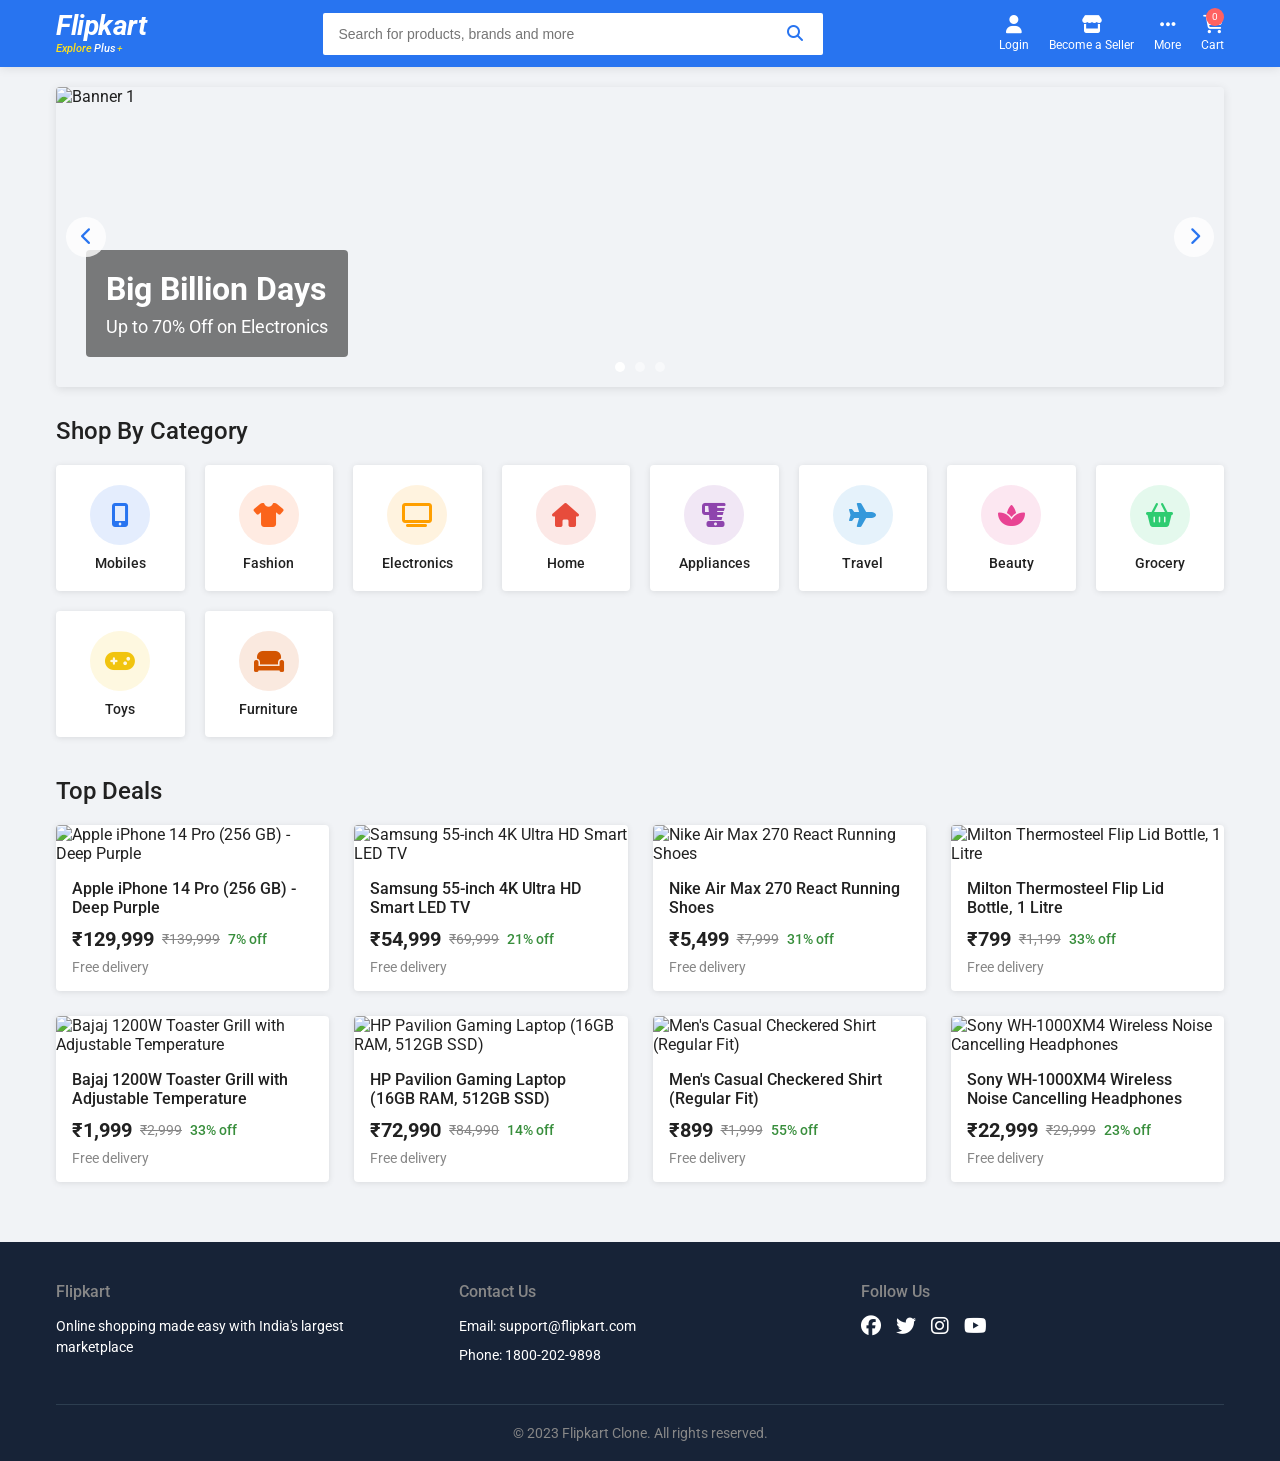
==== index.html @ 76b5c8e7 "Added homepage UI product listing" ====
<!DOCTYPE html>
<html lang="en">
<head>
    <meta charset="UTF-8">
    <meta name="viewport" content="width=device-width, initial-scale=1.0">
    <title>Flipkart - Online Shopping Site</title>
    <link rel="stylesheet" href="style.css">
    <link rel="stylesheet" href="https://cdnjs.cloudflare.com/ajax/libs/font-awesome/6.4.0/css/all.min.css">
    <link rel="stylesheet" href="https://fonts.googleapis.com/css2?family=Roboto:wght@300;400;500;700&display=swap">
    <link rel="icon" type="image/x-icon" href="https://static-assets-web.flixcart.com/fk-p-linchpin-web/fk-cp-zion/img/favicon.ico">
</head>
<body>
    <!-- Navigation Bar -->
    <header class="header">
        <div class="container">
            <div class="navbar">
                <!-- Logo -->
                <div class="logo">
                    <div class="logo-container">
                        <span class="logo-text">Flipkart</span>
                        <div class="logo-subtext">
                            <span class="explore">Explore</span>
                            <span class="plus">Plus</span>
                            <span class="plus-icon">+</span>
                        </div>
                    </div>
                </div>

                <!-- Search Bar -->
                <div class="search-bar">
                    <input type="text" placeholder="Search for products, brands and more" class="search-input">
                    <button class="search-btn">
                        <i class="fas fa-search"></i>
                    </button>
                </div>

                <!-- Right side buttons -->
                <div class="nav-buttons">
                    <div class="nav-btn">
                        <i class="fas fa-user"></i>
                        <span>Login</span>
                    </div>
                    <div class="nav-btn">
                        <i class="fas fa-store"></i>
                        <span>Become a Seller</span>
                    </div>
                    <div class="nav-btn">
                        <i class="fas fa-ellipsis-h"></i>
                        <span>More</span>
                    </div>
                    <div class="nav-btn cart-btn">
                        <i class="fas fa-shopping-cart"></i>
                        <span>Cart</span>
                        <span class="cart-count">0</span>
                    </div>
                </div>
            </div>
        </div>
    </header>

    <!-- Main Content -->
    <main class="main">
        <!-- Banner Slider -->
        <section class="banner-section">
            <div class="container">
                <div class="banner-slider">
                    <div class="slides-container">
                        <div class="slide active">
                            <img src="https://images.unsplash.com/photo-1607082348824-0a96f2a4b9da?ixlib=rb-4.0.3&auto=format&fit=crop&w=1200&q=80" alt="Banner 1">
                            <div class="slide-content">
                                <h2>Big Billion Days</h2>
                                <p>Up to 70% Off on Electronics</p>
                            </div>
                        </div>
                        <div class="slide">
                            <img src="https://images.unsplash.com/photo-1556909114-f6e7ad7d3136?ixlib=rb-4.0.3&auto=format&fit=crop&w=1200&q=80" alt="Banner 2">
                            <div class="slide-content">
                                <h2>Fashion Sale</h2>
                                <p>Min 50% Off on Clothing</p>
                            </div>
                        </div>
                        <div class="slide">
                            <img src="https://images.unsplash.com/photo-1581094794329-c8112a89af12?ixlib=rb-4.0.3&auto=format&fit=crop&w=1200&q=80" alt="Banner 3">
                            <div class="slide-content">
                                <h2>Home & Kitchen</h2>
                                <p>Flat 40% Off</p>
                            </div>
                        </div>
                    </div>
                    <div class="slider-controls">
                        <button class="slider-btn prev-btn">
                            <i class="fas fa-chevron-left"></i>
                        </button>
                        <button class="slider-btn next-btn">
                            <i class="fas fa-chevron-right"></i>
                        </button>
                    </div>
                    <div class="slider-dots">
                        <span class="dot active" data-slide="0"></span>
                        <span class="dot" data-slide="1"></span>
                        <span class="dot" data-slide="2"></span>
                    </div>
                </div>
            </div>
        </section>

        <!-- Category Section -->
        <section class="category-section">
            <div class="container">
                <h2 class="section-title">Shop By Category</h2>
                <div class="categories-grid" id="categories-grid">
                    <!-- Categories will be populated by JavaScript -->
                </div>
            </div>
        </section>

        <!-- Products Section -->
        <section class="products-section">
            <div class="container">
                <h2 class="section-title">Top Deals</h2>
                <div class="products-grid" id="products-grid">
                    <!-- Products will be populated by JavaScript -->
                </div>
            </div>
        </section>
    </main>

    <!-- Footer -->
    <footer class="footer">
        <div class="container">
            <div class="footer-content">
                <div class="footer-section">
                    <h3>Flipkart</h3>
                    <p>Online shopping made easy with India's largest marketplace</p>
                </div>
                <div class="footer-section">
                    <h3>Contact Us</h3>
                    <p>Email: support@flipkart.com</p>
                    <p>Phone: 1800-202-9898</p>
                </div>
                <div class="footer-section">
                    <h3>Follow Us</h3>
                    <div class="social-icons">
                        <i class="fab fa-facebook"></i>
                        <i class="fab fa-twitter"></i>
                        <i class="fab fa-instagram"></i>
                        <i class="fab fa-youtube"></i>
                    </div>
                </div>
            </div>
            <div class="footer-bottom">
                <p>&copy; 2023 Flipkart Clone. All rights reserved.</p>
            </div>
        </div>
    </footer>

    <script src="script.js"></script>
</body>
</html>
---- style.css ----
/* Reset and base styles */
* {
    margin: 0;
    padding: 0;
    box-sizing: border-box;
}

body {
    font-family: 'Roboto', sans-serif;
    background-color: #f1f3f6;
    color: #212121;
}

.container {
    max-width: 1200px;
    margin: 0 auto;
    padding: 0 16px;
}

/* Header styles */
.header {
    background-color: #2874f0;
    color: white;
    box-shadow: 0 1px 10px rgba(0, 0, 0, 0.1);
    position: sticky;
    top: 0;
    z-index: 100;
}

.navbar {
    display: flex;
    align-items: center;
    justify-content: space-between;
    padding: 12px 0;
}

.logo {
    display: flex;
    align-items: center;
}

.logo-container {
    display: flex;
    flex-direction: column;
    align-items: flex-start;
}

.logo-text {
    font-size: 28px;
    font-weight: bold;
    font-style: italic;
    color: white;
    letter-spacing: -0.5px;
    line-height: 1;
}

.logo-subtext {
    display: flex;
    align-items: center;
    font-size: 11px;
    font-style: italic;
    margin-top: 2px;
}

.logo-subtext .explore {
    color: #ffe11b;
    font-weight: 500;
    margin-right: 2px;
}

.logo-subtext .plus {
    color: white;
    font-weight: 500;
}

.logo-subtext .plus-icon {
    color: #ffe11b;
    font-size: 10px;
    margin-left: 1px;
}

/* Search Bar */
.search-bar {
    display: flex;
    flex: 0 1 500px;
    margin: 0 20px;
}

.search-input {
    width: 100%;
    padding: 12px 16px;
    border: none;
    border-radius: 2px 0 0 2px;
    font-size: 14px;
    outline: none;
}

.search-btn {
    background-color: white;
    border: none;
    padding: 12px 20px;
    border-radius: 0 2px 2px 0;
    cursor: pointer;
    color: #2874f0;
    font-size: 16px;
}

/* Navigation Buttons */
.nav-buttons {
    display: flex;
    align-items: center;
    gap: 20px;
}

.nav-btn {
    display: flex;
    flex-direction: column;
    align-items: center;
    cursor: pointer;
    font-size: 12px;
    transition: all 0.2s;
}

.nav-btn:hover {
    color: #ffe11b;
}

.nav-btn i {
    font-size: 18px;
    margin-bottom: 4px;
}

.cart-btn {
    position: relative;
}

.cart-count {
    position: absolute;
    top: -8px;
    right: 0;
    background-color: #ff6161;
    color: white;
    border-radius: 50%;
    width: 18px;
    height: 18px;
    font-size: 10px;
    display: flex;
    align-items: center;
    justify-content: center;
}

/* Main content */
.main {
    padding: 20px 0;
}

/* Banner Slider */
.banner-section {
    margin-bottom: 30px;
}

.banner-slider {
    position: relative;
    overflow: hidden;
    border-radius: 4px;
    box-shadow: 0 2px 10px rgba(0, 0, 0, 0.1);
    height: 300px;
}

.slides-container {
    display: flex;
    height: 100%;
    transition: transform 0.5s ease;
}

.slide {
    min-width: 100%;
    position: relative;
    height: 100%;
}

.slide img {
    width: 100%;
    height: 100%;
    object-fit: cover;
}

.slide-content {
    position: absolute;
    bottom: 30px;
    left: 30px;
    color: white;
    background-color: rgba(0, 0, 0, 0.5);
    padding: 20px;
    border-radius: 4px;
}

.slide-content h2 {
    font-size: 32px;
    margin-bottom: 8px;
}

.slide-content p {
    font-size: 18px;
}

.slider-controls {
    position: absolute;
    top: 50%;
    width: 100%;
    display: flex;
    justify-content: space-between;
    transform: translateY(-50%);
    padding: 0 10px;
}

.slider-btn {
    background-color: rgba(255, 255, 255, 0.8);
    border: none;
    width: 40px;
    height: 40px;
    border-radius: 50%;
    display: flex;
    align-items: center;
    justify-content: center;
    cursor: pointer;
    font-size: 18px;
    color: #2874f0;
    transition: all 0.3s;
}

.slider-btn:hover {
    background-color: white;
}

.slider-dots {
    position: absolute;
    bottom: 15px;
    left: 50%;
    transform: translateX(-50%);
    display: flex;
    gap: 10px;
}

.dot {
    width: 10px;
    height: 10px;
    border-radius: 50%;
    background-color: rgba(255, 255, 255, 0.5);
    cursor: pointer;
}

.dot.active {
    background-color: white;
}

/* Section title */
.section-title {
    font-size: 24px;
    margin-bottom: 20px;
    color: #212121;
    font-weight: 500;
}

/* Category Section */
.category-section {
    margin-bottom: 40px;
}

.categories-grid {
    display: grid;
    grid-template-columns: repeat(auto-fill, minmax(120px, 1fr));
    gap: 20px;
}

.category-card {
    background-color: white;
    border-radius: 4px;
    padding: 20px 10px;
    display: flex;
    flex-direction: column;
    align-items: center;
    text-align: center;
    box-shadow: 0 1px 6px rgba(0, 0, 0, 0.1);
    transition: all 0.3s;
    cursor: pointer;
}

.category-card:hover {
    transform: translateY(-5px);
    box-shadow: 0 4px 12px rgba(0, 0, 0, 0.15);
}

.category-icon {
    width: 60px;
    height: 60px;
    border-radius: 50%;
    background-color: #f5f5f5;
    display: flex;
    align-items: center;
    justify-content: center;
    margin-bottom: 10px;
    color: #2874f0;
    font-size: 24px;
}

.category-name {
    font-size: 14px;
    font-weight: 500;
    color: #212121;
}

/* Products Section */
.products-section {
    margin-bottom: 40px;
}

.products-grid {
    display: grid;
    grid-template-columns: repeat(auto-fill, minmax(250px, 1fr));
    gap: 25px;
}

.product-card {
    background-color: white;
    border-radius: 4px;
    overflow: hidden;
    box-shadow: 0 1px 6px rgba(0, 0, 0, 0.1);
    transition: all 0.3s;
    cursor: pointer;
}

.product-card:hover {
    transform: translateY(-5px);
    box-shadow: 0 4px 12px rgba(0, 0, 0, 0.15);
}

.product-image {
    height: 200px;
    width: 100%;
    object-fit: cover;
}

.product-info {
    padding: 16px;
}

.product-name {
    font-size: 16px;
    font-weight: 500;
    margin-bottom: 8px;
    color: #212121;
    height: 40px;
    overflow: hidden;
    display: -webkit-box;
    -webkit-line-clamp: 2;
    -webkit-box-orient: vertical;
}

.product-price {
    display: flex;
    align-items: center;
    margin-bottom: 8px;
}

.current-price {
    font-size: 20px;
    font-weight: 700;
    color: #212121;
}

.original-price {
    font-size: 14px;
    color: #878787;
    text-decoration: line-through;
    margin-left: 8px;
}

.discount {
    font-size: 14px;
    color: #388e3c;
    font-weight: 500;
    margin-left: 8px;
}

.discount-text {
    font-size: 14px;
    color: #878787;
}

/* Footer */
.footer {
    background-color: #172337;
    color: white;
    padding: 40px 0 20px;
}

.footer-content {
    display: grid;
    grid-template-columns: repeat(auto-fit, minmax(250px, 1fr));
    gap: 40px;
    margin-bottom: 30px;
}

.footer-section h3 {
    font-size: 16px;
    margin-bottom: 15px;
    color: #878787;
    font-weight: 500;
}

.footer-section p {
    font-size: 14px;
    margin-bottom: 8px;
    line-height: 1.5;
}

.social-icons {
    display: flex;
    gap: 15px;
    font-size: 20px;
    margin-top: 10px;
}

.social-icons i {
    cursor: pointer;
    transition: color 0.3s;
}

.social-icons i:hover {
    color: #2874f0;
}

.footer-bottom {
    text-align: center;
    padding-top: 20px;
    border-top: 1px solid #2d3e50;
    font-size: 14px;
    color: #878787;
}

/* Responsive Design */
@media (max-width: 992px) {
    .navbar {
        flex-wrap: wrap;
    }
    
    .search-bar {
        order: 3;
        flex: 1 1 100%;
        margin: 15px 0 0;
    }
    
    .nav-buttons {
        gap: 15px;
    }
}

@media (max-width: 768px) {
    .banner-slider {
        height: 200px;
    }
    
    .slide-content h2 {
        font-size: 24px;
    }
    
    .slide-content p {
        font-size: 16px;
    }
    
    .categories-grid {
        grid-template-columns: repeat(auto-fill, minmax(100px, 1fr));
        gap: 15px;
    }
    
    .products-grid {
        grid-template-columns: repeat(auto-fill, minmax(200px, 1fr));
        gap: 20px;
    }
    
    .nav-btn span {
        font-size: 10px;
    }
}

@media (max-width: 576px) {
    .banner-slider {
        height: 150px;
    }
    
    .slide-content {
        bottom: 15px;
        left: 15px;
        padding: 10px;
    }
    
    .slide-content h2 {
        font-size: 18px;
    }
    
    .slide-content p {
        font-size: 14px;
    }
    
    .categories-grid {
        grid-template-columns: repeat(3, 1fr);
    }
    
    .products-grid {
        grid-template-columns: repeat(2, 1fr);
    }
    
    .footer-content {
        grid-template-columns: 1fr;
        gap: 30px;
    }
}
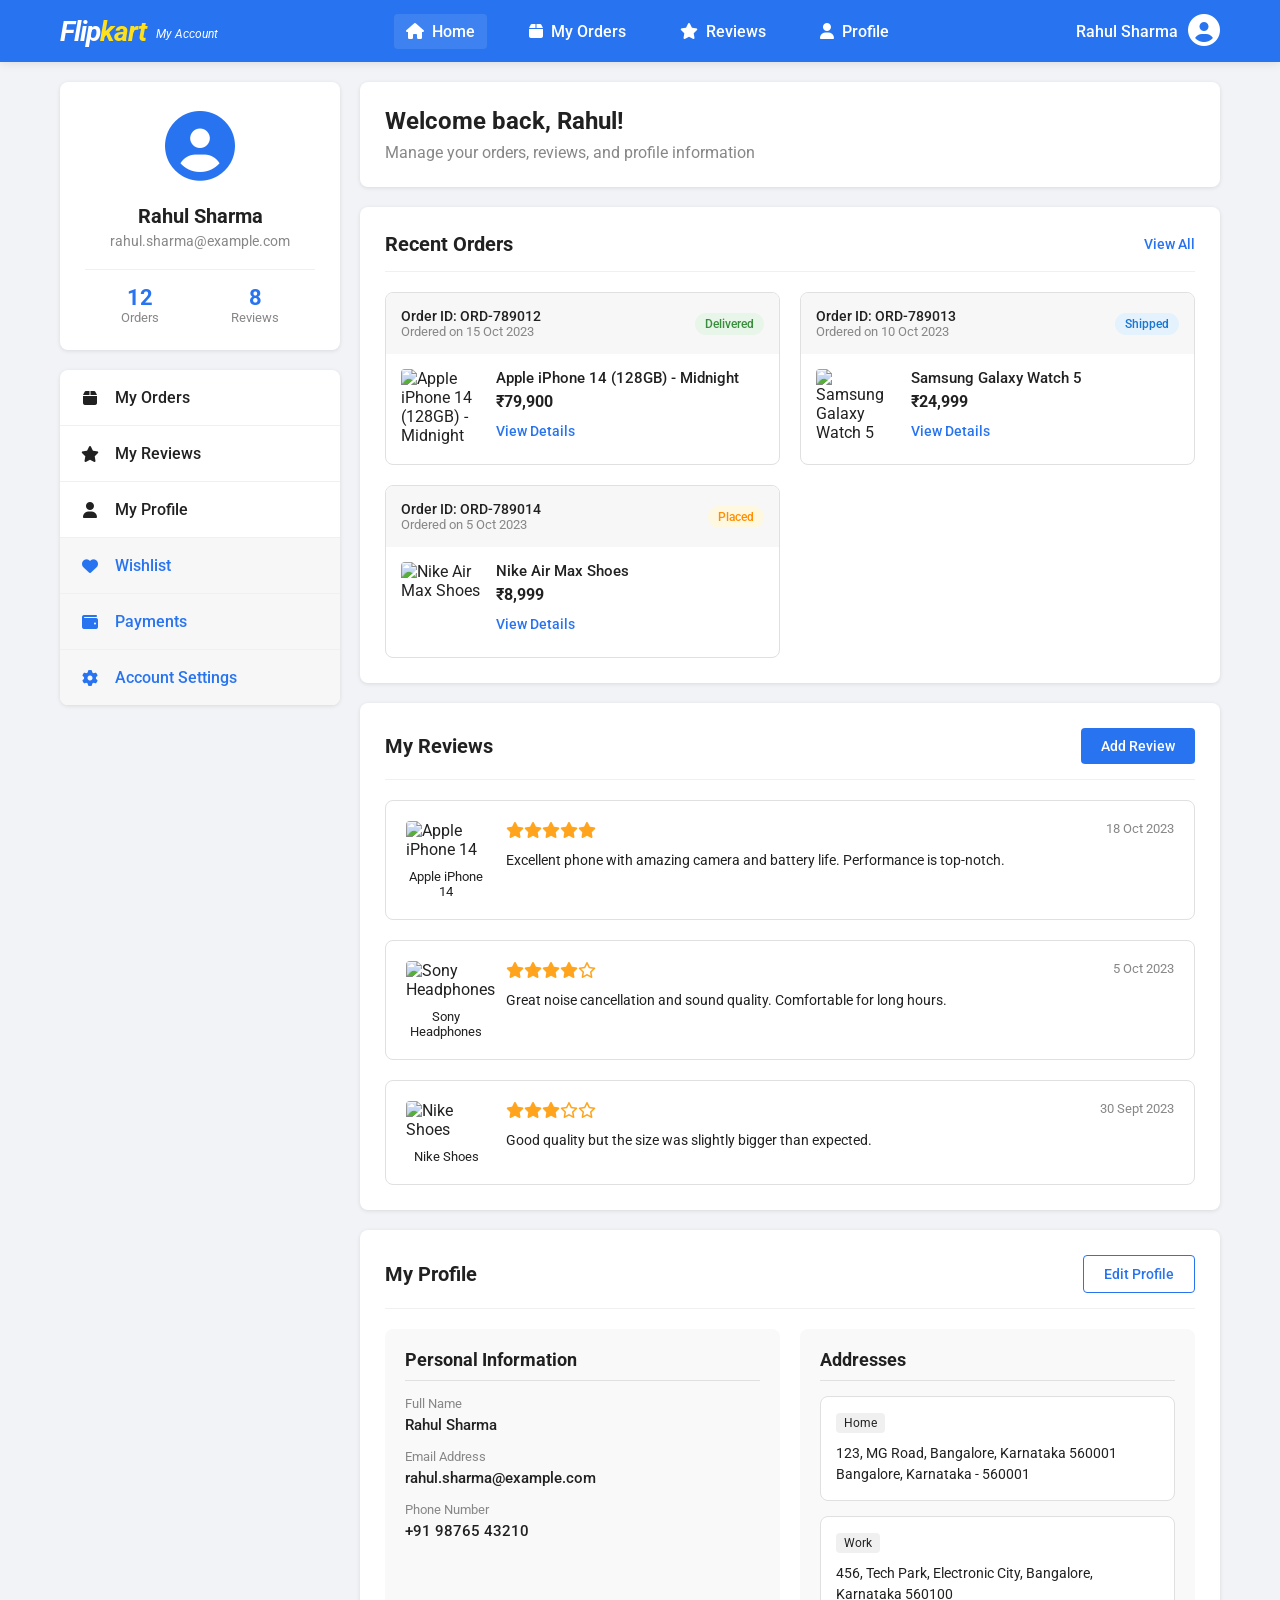
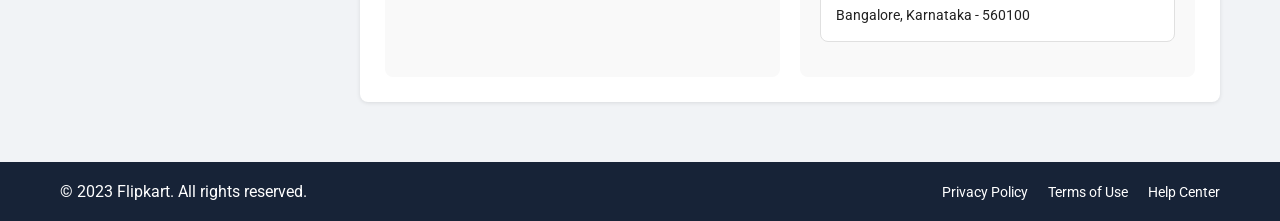
==== commit 51a4e91f: "Added Review and order page" ====
--- a/index.html
+++ b/index.html
@@ -3,156 +3,209 @@
 <head>
     <meta charset="UTF-8">
     <meta name="viewport" content="width=device-width, initial-scale=1.0">
-    <title>Flipkart - Online Shopping Site</title>
-    <link rel="stylesheet" href="style.css">
+    <title>Flipkart - My Account</title>
+    <link rel="stylesheet" href="styles.css">
     <link rel="stylesheet" href="https://cdnjs.cloudflare.com/ajax/libs/font-awesome/6.4.0/css/all.min.css">
-    <link rel="stylesheet" href="https://fonts.googleapis.com/css2?family=Roboto:wght@300;400;500;700&display=swap">
-    <link rel="icon" type="image/x-icon" href="https://static-assets-web.flixcart.com/fk-p-linchpin-web/fk-cp-zion/img/favicon.ico">
+    <link href="https://fonts.googleapis.com/css2?family=Roboto:wght@300;400;500;700&display=swap" rel="stylesheet">
 </head>
 <body>
-    <!-- Navigation Bar -->
+    <!-- Header -->
     <header class="header">
-        <div class="container">
-            <div class="navbar">
-                <!-- Logo -->
-                <div class="logo">
-                    <div class="logo-container">
-                        <span class="logo-text">Flipkart</span>
-                        <div class="logo-subtext">
-                            <span class="explore">Explore</span>
-                            <span class="plus">Plus</span>
-                            <span class="plus-icon">+</span>
-                        </div>
-                    </div>
-                </div>
-
-                <!-- Search Bar -->
-                <div class="search-bar">
-                    <input type="text" placeholder="Search for products, brands and more" class="search-input">
-                    <button class="search-btn">
-                        <i class="fas fa-search"></i>
-                    </button>
-                </div>
-
-                <!-- Right side buttons -->
-                <div class="nav-buttons">
-                    <div class="nav-btn">
-                        <i class="fas fa-user"></i>
-                        <span>Login</span>
-                    </div>
-                    <div class="nav-btn">
-                        <i class="fas fa-store"></i>
-                        <span>Become a Seller</span>
-                    </div>
-                    <div class="nav-btn">
-                        <i class="fas fa-ellipsis-h"></i>
-                        <span>More</span>
-                    </div>
-                    <div class="nav-btn cart-btn">
-                        <i class="fas fa-shopping-cart"></i>
-                        <span>Cart</span>
-                        <span class="cart-count">0</span>
-                    </div>
+        <div class="header-container">
+            <div class="logo">
+                <h1><span class="flip">Flip</span><span class="kart">kart</span></h1>
+                <p class="tagline">My Account</p>
+            </div>
+            <nav class="nav">
+                <ul>
+                    <li><a href="index.html" class="active"><i class="fas fa-home"></i> Home</a></li>
+                    <li><a href="#orders"><i class="fas fa-box"></i> My Orders</a></li>
+                    <li><a href="#reviews"><i class="fas fa-star"></i> Reviews</a></li>
+                    <li><a href="#profile"><i class="fas fa-user"></i> Profile</a></li>
+                </ul>
+            </nav>
+            <div class="user-menu">
+                <span class="user-name">Rahul Sharma</span>
+                <div class="user-avatar">
+                    <i class="fas fa-user-circle"></i>
                 </div>
             </div>
         </div>
     </header>
 
-    <!-- Main Content -->
-    <main class="main">
-        <!-- Banner Slider -->
-        <section class="banner-section">
-            <div class="container">
-                <div class="banner-slider">
-                    <div class="slides-container">
-                        <div class="slide active">
-                            <img src="https://images.unsplash.com/photo-1607082348824-0a96f2a4b9da?ixlib=rb-4.0.3&auto=format&fit=crop&w=1200&q=80" alt="Banner 1">
-                            <div class="slide-content">
-                                <h2>Big Billion Days</h2>
-                                <p>Up to 70% Off on Electronics</p>
-                            </div>
-                        </div>
-                        <div class="slide">
-                            <img src="https://images.unsplash.com/photo-1556909114-f6e7ad7d3136?ixlib=rb-4.0.3&auto=format&fit=crop&w=1200&q=80" alt="Banner 2">
-                            <div class="slide-content">
-                                <h2>Fashion Sale</h2>
-                                <p>Min 50% Off on Clothing</p>
-                            </div>
-                        </div>
-                        <div class="slide">
-                            <img src="https://images.unsplash.com/photo-1581094794329-c8112a89af12?ixlib=rb-4.0.3&auto=format&fit=crop&w=1200&q=80" alt="Banner 3">
-                            <div class="slide-content">
-                                <h2>Home & Kitchen</h2>
-                                <p>Flat 40% Off</p>
-                            </div>
-                        </div>
-                    </div>
-                    <div class="slider-controls">
-                        <button class="slider-btn prev-btn">
-                            <i class="fas fa-chevron-left"></i>
-                        </button>
-                        <button class="slider-btn next-btn">
-                            <i class="fas fa-chevron-right"></i>
-                        </button>
-                    </div>
-                    <div class="slider-dots">
-                        <span class="dot active" data-slide="0"></span>
-                        <span class="dot" data-slide="1"></span>
-                        <span class="dot" data-slide="2"></span>
-                    </div>
-                </div>
-            </div>
-        </section>
-
-        <!-- Category Section -->
-        <section class="category-section">
-            <div class="container">
-                <h2 class="section-title">Shop By Category</h2>
-                <div class="categories-grid" id="categories-grid">
-                    <!-- Categories will be populated by JavaScript -->
-                </div>
-            </div>
-        </section>
-
-        <!-- Products Section -->
-        <section class="products-section">
-            <div class="container">
-                <h2 class="section-title">Top Deals</h2>
-                <div class="products-grid" id="products-grid">
-                    <!-- Products will be populated by JavaScript -->
-                </div>
-            </div>
-        </section>
-    </main>
+    <!-- Main Container -->
+    <div class="container">
+        <!-- Sidebar -->
+        <aside class="sidebar">
+            <div class="user-info">
+                <div class="avatar-large">
+                    <i class="fas fa-user-circle"></i>
+                </div>
+                <h3>Rahul Sharma</h3>
+                <p class="user-email">rahul.sharma@example.com</p>
+                <div class="user-stats">
+                    <div class="stat">
+                        <span class="stat-number">12</span>
+                        <span class="stat-label">Orders</span>
+                    </div>
+                    <div class="stat">
+                        <span class="stat-number">8</span>
+                        <span class="stat-label">Reviews</span>
+                    </div>
+                </div>
+            </div>
+            
+            <nav class="sidebar-nav">
+                <ul>
+                    <li><a href="#orders" class="active"><i class="fas fa-box"></i> My Orders</a></li>
+                    <li><a href="#reviews"><i class="fas fa-star"></i> My Reviews</a></li>
+                    <li><a href="#profile"><i class="fas fa-user"></i> My Profile</a></li>
+                    <li><a href="#"><i class="fas fa-heart"></i> Wishlist</a></li>
+                    <li><a href="#"><i class="fas fa-wallet"></i> Payments</a></li>
+                    <li><a href="#"><i class="fas fa-cog"></i> Account Settings</a></li>
+                </ul>
+            </nav>
+        </aside>
+
+        <!-- Main Content -->
+        <main class="main-content">
+            <!-- Welcome Section -->
+            <section class="welcome-section">
+                <h2>Welcome back, Rahul!</h2>
+                <p>Manage your orders, reviews, and profile information</p>
+            </section>
+
+            <!-- Orders Preview Section -->
+            <section class="section" id="orders">
+                <div class="section-header">
+                    <h3>Recent Orders</h3>
+                    <a href="orders.html" class="view-all">View All</a>
+                </div>
+                <div class="orders-preview" id="ordersPreview">
+                    <!-- Orders will be loaded by JavaScript -->
+                </div>
+            </section>
+
+            <!-- Reviews Section -->
+            <section class="section" id="reviews">
+                <div class="section-header">
+                    <h3>My Reviews</h3>
+                    <button class="btn-primary" id="addReviewBtn">Add Review</button>
+                </div>
+                <div class="reviews-container" id="reviewsContainer">
+                    <!-- Reviews will be loaded by JavaScript -->
+                </div>
+            </section>
+
+            <!-- Profile Section -->
+            <section class="section" id="profile">
+                <div class="section-header">
+                    <h3>My Profile</h3>
+                    <button class="btn-secondary" id="editProfileBtn">Edit Profile</button>
+                </div>
+                <div class="profile-container" id="profileContainer">
+                    <!-- Profile will be loaded by JavaScript -->
+                </div>
+            </section>
+        </main>
+    </div>
 
     <!-- Footer -->
     <footer class="footer">
-        <div class="container">
-            <div class="footer-content">
-                <div class="footer-section">
-                    <h3>Flipkart</h3>
-                    <p>Online shopping made easy with India's largest marketplace</p>
-                </div>
-                <div class="footer-section">
-                    <h3>Contact Us</h3>
-                    <p>Email: support@flipkart.com</p>
-                    <p>Phone: 1800-202-9898</p>
-                </div>
-                <div class="footer-section">
-                    <h3>Follow Us</h3>
-                    <div class="social-icons">
-                        <i class="fab fa-facebook"></i>
-                        <i class="fab fa-twitter"></i>
-                        <i class="fab fa-instagram"></i>
-                        <i class="fab fa-youtube"></i>
-                    </div>
-                </div>
-            </div>
-            <div class="footer-bottom">
-                <p>&copy; 2023 Flipkart Clone. All rights reserved.</p>
+        <div class="footer-container">
+            <p>&copy; 2023 Flipkart. All rights reserved.</p>
+            <div class="footer-links">
+                <a href="#">Privacy Policy</a>
+                <a href="#">Terms of Use</a>
+                <a href="#">Help Center</a>
             </div>
         </div>
     </footer>
+
+    <!-- Add Review Modal -->
+    <div class="modal" id="reviewModal">
+        <div class="modal-content">
+            <div class="modal-header">
+                <h3>Add a Review</h3>
+                <button class="close-modal">&times;</button>
+            </div>
+            <div class="modal-body">
+                <form id="reviewForm">
+                    <div class="form-group">
+                        <label for="productSelect">Select Product</label>
+                        <select id="productSelect" required>
+                            <option value="">Select a product</option>
+                        </select>
+                    </div>
+                    <div class="form-group">
+                        <label>Rating</label>
+                        <div class="star-rating">
+                            <i class="far fa-star" data-rating="1"></i>
+                            <i class="far fa-star" data-rating="2"></i>
+                            <i class="far fa-star" data-rating="3"></i>
+                            <i class="far fa-star" data-rating="4"></i>
+                            <i class="far fa-star" data-rating="5"></i>
+                        </div>
+                        <input type="hidden" id="ratingValue" value="0">
+                    </div>
+                    <div class="form-group">
+                        <label for="reviewText">Your Review</label>
+                        <textarea id="reviewText" rows="4" placeholder="Share your experience with this product..." required></textarea>
+                    </div>
+                    <div class="form-actions">
+                        <button type="button" class="btn-secondary close-modal">Cancel</button>
+                        <button type="submit" class="btn-primary">Submit Review</button>
+                    </div>
+                </form>
+            </div>
+        </div>
+    </div>
+
+    <!-- Edit Profile Modal -->
+    <div class="modal" id="profileModal">
+        <div class="modal-content">
+            <div class="modal-header">
+                <h3>Edit Profile</h3>
+                <button class="close-modal">&times;</button>
+            </div>
+            <div class="modal-body">
+                <form id="profileForm">
+                    <div class="form-group">
+                        <label for="editName">Full Name</label>
+                        <input type="text" id="editName" required>
+                    </div>
+                    <div class="form-group">
+                        <label for="editEmail">Email</label>
+                        <input type="email" id="editEmail" required>
+                    </div>
+                    <div class="form-group">
+                        <label for="editPhone">Phone Number</label>
+                        <input type="tel" id="editPhone" required>
+                    </div>
+                    <div class="form-group">
+                        <label for="editAddress">Address</label>
+                        <textarea id="editAddress" rows="3" required></textarea>
+                    </div>
+                    <div class="form-group">
+                        <label for="editCity">City</label>
+                        <input type="text" id="editCity" required>
+                    </div>
+                    <div class="form-group">
+                        <label for="editState">State</label>
+                        <input type="text" id="editState" required>
+                    </div>
+                    <div class="form-group">
+                        <label for="editPincode">Pincode</label>
+                        <input type="text" id="editPincode" required>
+                    </div>
+                    <div class="form-actions">
+                        <button type="button" class="btn-secondary close-modal">Cancel</button>
+                        <button type="submit" class="btn-primary">Save Changes</button>
+                    </div>
+                </form>
+            </div>
+        </div>
+    </div>
 
     <script src="script.js"></script>
 </body>
--- a/styles.css
+++ b/styles.css
@@ -0,0 +1,672 @@
+* {
+    margin: 0;
+    padding: 0;
+    box-sizing: border-box;
+    font-family: 'Roboto', sans-serif;
+}
+
+body {
+    background-color: #f1f3f6;
+    color: #212121;
+}
+
+/* Header Styles */
+.header {
+    background-color: #2874f0;
+    color: white;
+    padding: 12px 0;
+    box-shadow: 0 1px 10px rgba(0, 0, 0, 0.1);
+    position: sticky;
+    top: 0;
+    z-index: 100;
+}
+
+.header-container {
+    max-width: 1200px;
+    margin: 0 auto;
+    display: flex;
+    justify-content: space-between;
+    align-items: center;
+    padding: 0 20px;
+}
+
+.logo {
+    display: flex;
+    align-items: center;
+    gap: 10px;
+}
+
+.logo h1 {
+    font-size: 28px;
+    font-weight: 700;
+    letter-spacing: -1px;
+}
+
+.flip {
+    color: white;
+    font-style: italic;
+}
+
+.kart {
+    color: #ffe11b;
+    font-style: italic;
+}
+
+.tagline {
+    font-size: 12px;
+    font-style: italic;
+    margin-top: 5px;
+}
+
+.nav ul {
+    display: flex;
+    list-style: none;
+    gap: 30px;
+}
+
+.nav a {
+    color: white;
+    text-decoration: none;
+    font-weight: 500;
+    font-size: 16px;
+    display: flex;
+    align-items: center;
+    gap: 8px;
+    padding: 8px 12px;
+    border-radius: 4px;
+    transition: background-color 0.2s;
+}
+
+.nav a:hover, .nav a.active {
+    background-color: rgba(255, 255, 255, 0.1);
+}
+
+.user-menu {
+    display: flex;
+    align-items: center;
+    gap: 10px;
+    cursor: pointer;
+}
+
+.user-name {
+    font-weight: 500;
+}
+
+.user-avatar {
+    font-size: 32px;
+}
+
+/* Container Layout */
+.container {
+    max-width: 1200px;
+    margin: 20px auto;
+    display: flex;
+    gap: 20px;
+    padding: 0 20px;
+}
+
+/* Sidebar Styles */
+.sidebar {
+    width: 280px;
+    flex-shrink: 0;
+}
+
+.user-info {
+    background-color: white;
+    border-radius: 8px;
+    padding: 25px;
+    text-align: center;
+    box-shadow: 0 1px 4px rgba(0, 0, 0, 0.1);
+    margin-bottom: 20px;
+}
+
+.avatar-large {
+    font-size: 70px;
+    color: #2874f0;
+    margin-bottom: 15px;
+}
+
+.user-info h3 {
+    margin-bottom: 5px;
+    font-size: 20px;
+}
+
+.user-email {
+    color: #878787;
+    font-size: 14px;
+    margin-bottom: 20px;
+}
+
+.user-stats {
+    display: flex;
+    justify-content: space-around;
+    border-top: 1px solid #f0f0f0;
+    padding-top: 15px;
+}
+
+.stat {
+    display: flex;
+    flex-direction: column;
+}
+
+.stat-number {
+    font-size: 22px;
+    font-weight: 700;
+    color: #2874f0;
+}
+
+.stat-label {
+    font-size: 13px;
+    color: #878787;
+}
+
+.sidebar-nav ul {
+    list-style: none;
+    background-color: white;
+    border-radius: 8px;
+    overflow: hidden;
+    box-shadow: 0 1px 4px rgba(0, 0, 0, 0.1);
+}
+
+.sidebar-nav li {
+    border-bottom: 1px solid #f0f0f0;
+}
+
+.sidebar-nav li:last-child {
+    border-bottom: none;
+}
+
+.sidebar-nav a {
+    display: flex;
+    align-items: center;
+    gap: 15px;
+    padding: 18px 20px;
+    text-decoration: none;
+    color: #212121;
+    font-weight: 500;
+    transition: background-color 0.2s;
+}
+
+.sidebar-nav a:hover, .sidebar-nav a.active {
+    background-color: #f7f7f7;
+    color: #2874f0;
+}
+
+.sidebar-nav i {
+    width: 20px;
+    text-align: center;
+}
+
+/* Main Content Styles */
+.main-content {
+    flex: 1;
+}
+
+.welcome-section {
+    background-color: white;
+    border-radius: 8px;
+    padding: 25px;
+    margin-bottom: 20px;
+    box-shadow: 0 1px 4px rgba(0, 0, 0, 0.1);
+}
+
+.welcome-section h2 {
+    color: #212121;
+    margin-bottom: 8px;
+}
+
+.welcome-section p {
+    color: #878787;
+}
+
+.section {
+    background-color: white;
+    border-radius: 8px;
+    padding: 25px;
+    margin-bottom: 20px;
+    box-shadow: 0 1px 4px rgba(0, 0, 0, 0.1);
+}
+
+.section-header {
+    display: flex;
+    justify-content: space-between;
+    align-items: center;
+    margin-bottom: 20px;
+    padding-bottom: 15px;
+    border-bottom: 1px solid #f0f0f0;
+}
+
+.section-header h3 {
+    font-size: 20px;
+    color: #212121;
+}
+
+.view-all {
+    color: #2874f0;
+    text-decoration: none;
+    font-weight: 500;
+    font-size: 14px;
+}
+
+.view-all:hover {
+    text-decoration: underline;
+}
+
+/* Orders Preview */
+.orders-preview {
+    display: grid;
+    grid-template-columns: repeat(auto-fill, minmax(300px, 1fr));
+    gap: 20px;
+}
+
+.order-card {
+    border: 1px solid #e0e0e0;
+    border-radius: 8px;
+    overflow: hidden;
+    transition: box-shadow 0.3s;
+}
+
+.order-card:hover {
+    box-shadow: 0 2px 10px rgba(0, 0, 0, 0.1);
+}
+
+.order-header {
+    background-color: #f7f7f7;
+    padding: 15px;
+    display: flex;
+    justify-content: space-between;
+    align-items: center;
+}
+
+.order-id {
+    font-weight: 500;
+    font-size: 14px;
+}
+
+.order-date {
+    color: #878787;
+    font-size: 13px;
+}
+
+.order-body {
+    padding: 15px;
+    display: flex;
+    gap: 15px;
+}
+
+.order-image {
+    width: 80px;
+    height: 80px;
+    object-fit: cover;
+    border-radius: 4px;
+}
+
+.order-details {
+    flex: 1;
+}
+
+.order-product-name {
+    font-weight: 500;
+    margin-bottom: 5px;
+    font-size: 15px;
+}
+
+.order-price {
+    color: #212121;
+    font-weight: 700;
+    font-size: 16px;
+    margin-bottom: 10px;
+}
+
+.order-status {
+    display: inline-block;
+    padding: 4px 10px;
+    border-radius: 12px;
+    font-size: 12px;
+    font-weight: 500;
+}
+
+.status-placed {
+    background-color: #fff8e1;
+    color: #ff8f00;
+}
+
+.status-shipped {
+    background-color: #e3f2fd;
+    color: #1976d2;
+}
+
+.status-delivered {
+    background-color: #e8f5e9;
+    color: #388e3c;
+}
+
+/* Reviews */
+.reviews-container {
+    display: flex;
+    flex-direction: column;
+    gap: 20px;
+}
+
+.review-card {
+    border: 1px solid #e0e0e0;
+    border-radius: 8px;
+    padding: 20px;
+    display: flex;
+    gap: 20px;
+}
+
+.review-product {
+    width: 80px;
+    flex-shrink: 0;
+}
+
+.review-product-image {
+    width: 80px;
+    height: 80px;
+    object-fit: cover;
+    border-radius: 4px;
+    margin-bottom: 10px;
+}
+
+.review-product-name {
+    font-size: 13px;
+    text-align: center;
+    color: #212121;
+}
+
+.review-content {
+    flex: 1;
+}
+
+.review-header {
+    display: flex;
+    justify-content: space-between;
+    margin-bottom: 10px;
+}
+
+.review-rating {
+    color: #ffa41c;
+    font-size: 16px;
+}
+
+.review-date {
+    color: #878787;
+    font-size: 13px;
+}
+
+.review-text {
+    color: #212121;
+    line-height: 1.5;
+    font-size: 14px;
+}
+
+/* Profile */
+.profile-container {
+    display: grid;
+    grid-template-columns: 1fr 1fr;
+    gap: 20px;
+}
+
+.profile-section {
+    background-color: #f9f9f9;
+    border-radius: 8px;
+    padding: 20px;
+}
+
+.profile-section h4 {
+    margin-bottom: 15px;
+    color: #212121;
+    font-size: 18px;
+    padding-bottom: 10px;
+    border-bottom: 1px solid #e0e0e0;
+}
+
+.profile-detail {
+    margin-bottom: 15px;
+}
+
+.profile-label {
+    font-size: 13px;
+    color: #878787;
+    margin-bottom: 5px;
+}
+
+.profile-value {
+    font-size: 15px;
+    color: #212121;
+    font-weight: 500;
+}
+
+.address-card {
+    background-color: white;
+    border: 1px solid #e0e0e0;
+    border-radius: 8px;
+    padding: 15px;
+    margin-bottom: 15px;
+}
+
+.address-type {
+    display: inline-block;
+    background-color: #f0f0f0;
+    padding: 3px 8px;
+    border-radius: 4px;
+    font-size: 12px;
+    margin-bottom: 10px;
+}
+
+.address-text {
+    font-size: 14px;
+    line-height: 1.5;
+    color: #212121;
+}
+
+/* Buttons */
+.btn-primary, .btn-secondary {
+    padding: 10px 20px;
+    border: none;
+    border-radius: 4px;
+    font-weight: 500;
+    cursor: pointer;
+    font-size: 14px;
+    transition: all 0.2s;
+}
+
+.btn-primary {
+    background-color: #2874f0;
+    color: white;
+}
+
+.btn-primary:hover {
+    background-color: #1c68e3;
+}
+
+.btn-secondary {
+    background-color: white;
+    color: #2874f0;
+    border: 1px solid #2874f0;
+}
+
+.btn-secondary:hover {
+    background-color: #f7f7f7;
+}
+
+/* Footer */
+.footer {
+    background-color: #172337;
+    color: white;
+    padding: 20px 0;
+    margin-top: 40px;
+}
+
+.footer-container {
+    max-width: 1200px;
+    margin: 0 auto;
+    padding: 0 20px;
+    display: flex;
+    justify-content: space-between;
+    align-items: center;
+}
+
+.footer-links {
+    display: flex;
+    gap: 20px;
+}
+
+.footer-links a {
+    color: white;
+    text-decoration: none;
+    font-size: 14px;
+}
+
+.footer-links a:hover {
+    text-decoration: underline;
+}
+
+/* Modal */
+.modal {
+    display: none;
+    position: fixed;
+    top: 0;
+    left: 0;
+    width: 100%;
+    height: 100%;
+    background-color: rgba(0, 0, 0, 0.5);
+    z-index: 1000;
+    justify-content: center;
+    align-items: center;
+}
+
+.modal-content {
+    background-color: white;
+    border-radius: 8px;
+    width: 90%;
+    max-width: 500px;
+    max-height: 90vh;
+    overflow-y: auto;
+}
+
+.modal-header {
+    padding: 20px;
+    border-bottom: 1px solid #f0f0f0;
+    display: flex;
+    justify-content: space-between;
+    align-items: center;
+}
+
+.modal-header h3 {
+    color: #212121;
+}
+
+.close-modal {
+    background: none;
+    border: none;
+    font-size: 24px;
+    cursor: pointer;
+    color: #878787;
+}
+
+.modal-body {
+    padding: 20px;
+}
+
+/* Form Styles */
+.form-group {
+    margin-bottom: 20px;
+}
+
+.form-group label {
+    display: block;
+    margin-bottom: 8px;
+    font-weight: 500;
+    color: #212121;
+}
+
+.form-group input, .form-group select, .form-group textarea {
+    width: 100%;
+    padding: 10px;
+    border: 1px solid #e0e0e0;
+    border-radius: 4px;
+    font-size: 14px;
+}
+
+.form-group textarea {
+    resize: vertical;
+}
+
+.star-rating {
+    display: flex;
+    gap: 5px;
+    font-size: 24px;
+    color: #ddd;
+    cursor: pointer;
+}
+
+.star-rating i.active {
+    color: #ffa41c;
+}
+
+.form-actions {
+    display: flex;
+    justify-content: flex-end;
+    gap: 10px;
+    margin-top: 30px;
+}
+
+/* Responsive Design */
+@media (max-width: 992px) {
+    .container {
+        flex-direction: column;
+    }
+    
+    .sidebar {
+        width: 100%;
+    }
+    
+    .profile-container {
+        grid-template-columns: 1fr;
+    }
+}
+
+@media (max-width: 768px) {
+    .header-container {
+        flex-direction: column;
+        gap: 15px;
+    }
+    
+    .nav ul {
+        gap: 10px;
+    }
+    
+    .orders-preview {
+        grid-template-columns: 1fr;
+    }
+    
+    .review-card {
+        flex-direction: column;
+    }
+    
+    .review-product {
+        width: 100%;
+        text-align: center;
+    }
+    
+    .footer-container {
+        flex-direction: column;
+        gap: 15px;
+        text-align: center;
+    }
+}
+
+@media (max-width: 576px) {
+    .section-header {
+        flex-direction: column;
+        align-items: flex-start;
+        gap: 10px;
+    }
+    
+    .nav ul {
+        flex-wrap: wrap;
+        justify-content: center;
+    }
+}
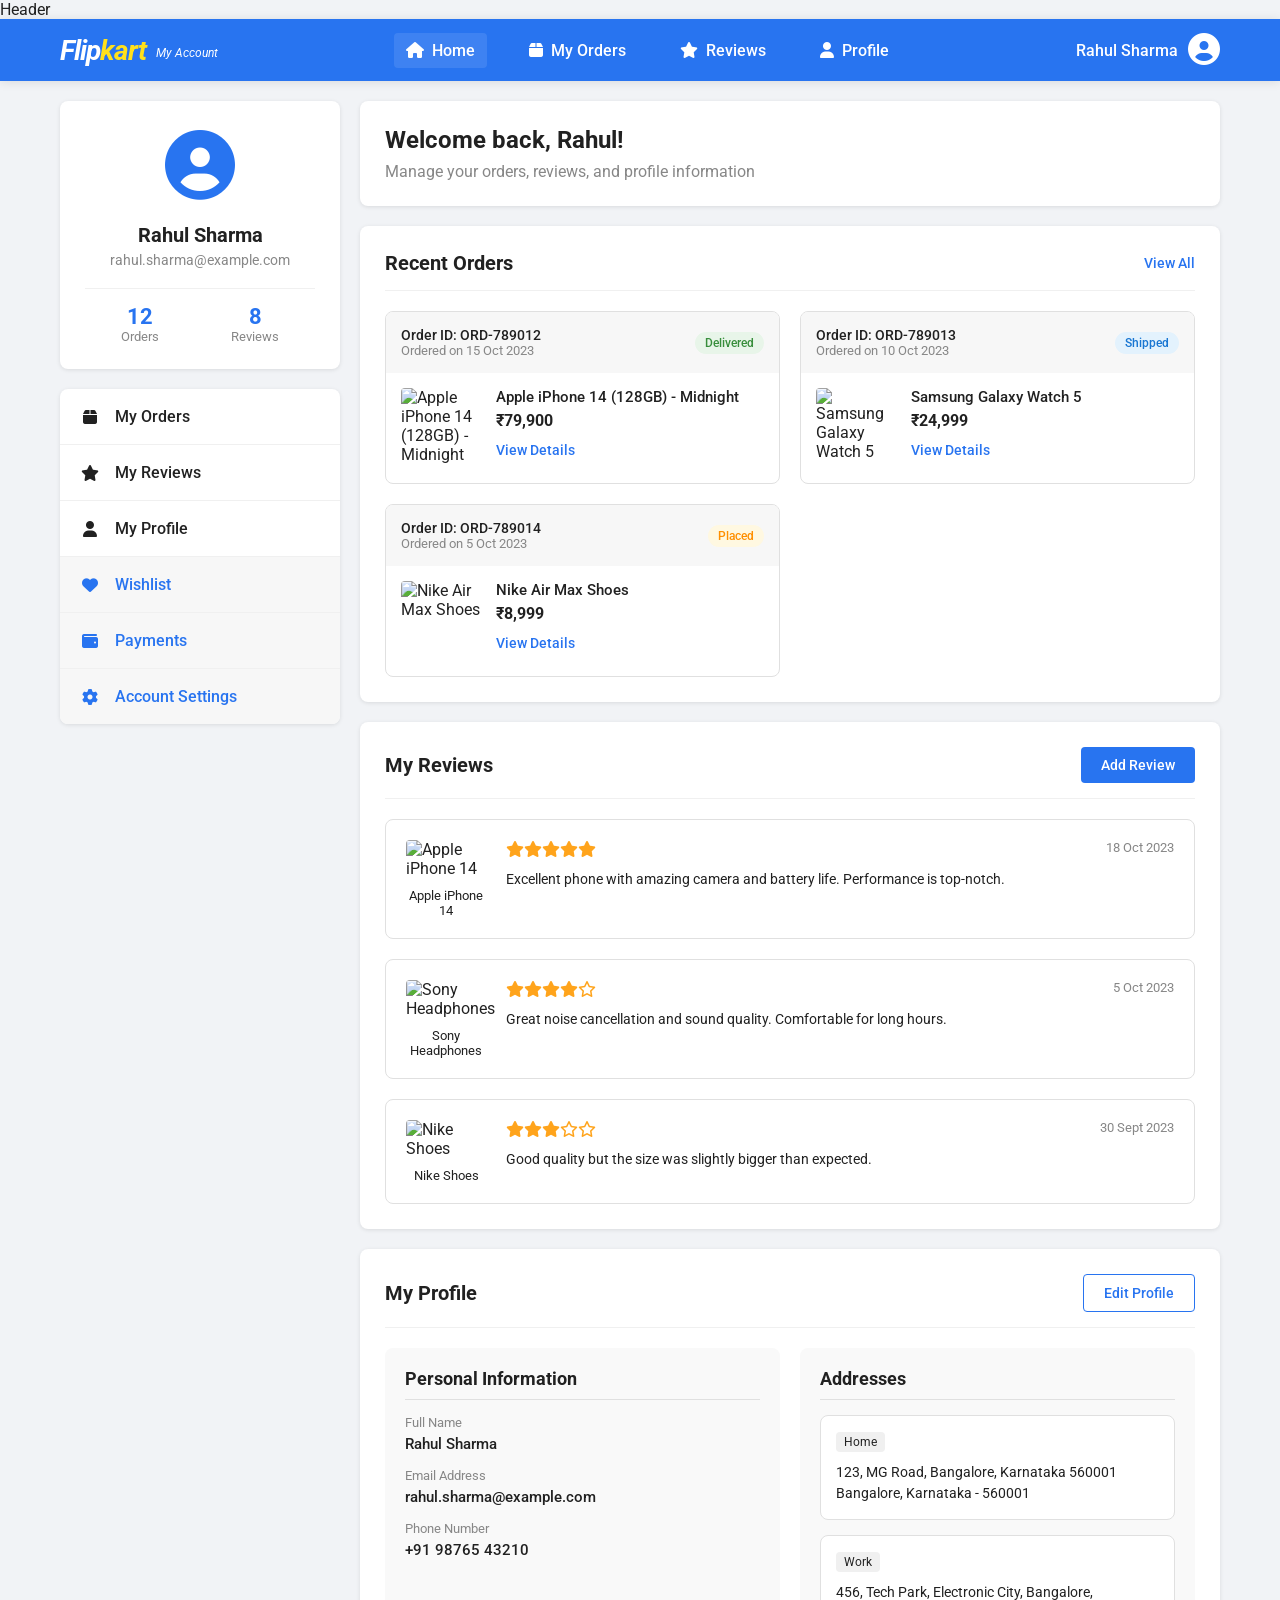
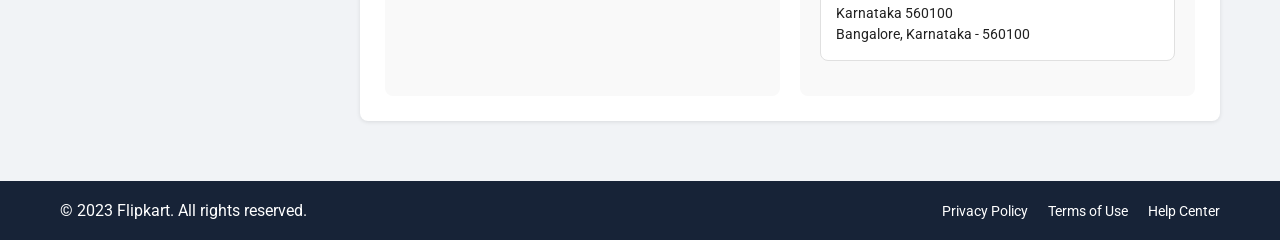
==== commit 75975401: "Fix: Update My Orders links to work correctly" ====
--- a/index.html
+++ b/index.html
@@ -10,62 +10,63 @@
 </head>
 <body>
     <!-- Header -->
-    <header class="header">
-        <div class="header-container">
-            <div class="logo">
-                <h1><span class="flip">Flip</span><span class="kart">kart</span></h1>
-                <p class="tagline">My Account</p>
-            </div>
-            <nav class="nav">
-                <ul>
-                    <li><a href="index.html" class="active"><i class="fas fa-home"></i> Home</a></li>
-                    <li><a href="#orders"><i class="fas fa-box"></i> My Orders</a></li>
-                    <li><a href="#reviews"><i class="fas fa-star"></i> Reviews</a></li>
-                    <li><a href="#profile"><i class="fas fa-user"></i> Profile</a></li>
-                </ul>
-            </nav>
-            <div class="user-menu">
-                <span class="user-name">Rahul Sharma</span>
-                <div class="user-avatar">
-                    <i class="fas fa-user-circle"></i>
-                </div>
-            </div>
-        </div>
-    </header>
+     Header
+<header class="header">
+    <div class="header-container">
+        <div class="logo">
+            <h1><span class="flip">Flip</span><span class="kart">kart</span></h1>
+            <p class="tagline">My Account</p>
+        </div>
+        <nav class="nav">
+            <ul>
+                <li><a href="index.html" class="active"><i class="fas fa-home"></i> Home</a></li>
+                <li><a href="orders.html"><i class="fas fa-box"></i> My Orders</a></li>
+                <li><a href="#reviews"><i class="fas fa-star"></i> Reviews</a></li>
+                <li><a href="#profile"><i class="fas fa-user"></i> Profile</a></li>
+            </ul>
+        </nav>
+        <div class="user-menu">
+            <span class="user-name">Rahul Sharma</span>
+            <div class="user-avatar">
+                <i class="fas fa-user-circle"></i>
+            </div>
+        </div>
+    </div>
+</header>
 
     <!-- Main Container -->
     <div class="container">
-        <!-- Sidebar -->
-        <aside class="sidebar">
-            <div class="user-info">
-                <div class="avatar-large">
-                    <i class="fas fa-user-circle"></i>
-                </div>
-                <h3>Rahul Sharma</h3>
-                <p class="user-email">rahul.sharma@example.com</p>
-                <div class="user-stats">
-                    <div class="stat">
-                        <span class="stat-number">12</span>
-                        <span class="stat-label">Orders</span>
-                    </div>
-                    <div class="stat">
-                        <span class="stat-number">8</span>
-                        <span class="stat-label">Reviews</span>
-                    </div>
-                </div>
-            </div>
-            
-            <nav class="sidebar-nav">
-                <ul>
-                    <li><a href="#orders" class="active"><i class="fas fa-box"></i> My Orders</a></li>
-                    <li><a href="#reviews"><i class="fas fa-star"></i> My Reviews</a></li>
-                    <li><a href="#profile"><i class="fas fa-user"></i> My Profile</a></li>
-                    <li><a href="#"><i class="fas fa-heart"></i> Wishlist</a></li>
-                    <li><a href="#"><i class="fas fa-wallet"></i> Payments</a></li>
-                    <li><a href="#"><i class="fas fa-cog"></i> Account Settings</a></li>
-                </ul>
-            </nav>
-        </aside>
+       <!-- Sidebar -->
+<aside class="sidebar">
+    <div class="user-info">
+        <div class="avatar-large">
+            <i class="fas fa-user-circle"></i>
+        </div>
+        <h3>Rahul Sharma</h3>
+        <p class="user-email">rahul.sharma@example.com</p>
+        <div class="user-stats">
+            <div class="stat">
+                <span class="stat-number">12</span>
+                <span class="stat-label">Orders</span>
+            </div>
+            <div class="stat">
+                <span class="stat-number">8</span>
+                <span class="stat-label">Reviews</span>
+            </div>
+        </div>
+    </div>
+    
+    <nav class="sidebar-nav">
+        <ul>
+            <li><a href="orders.html"><i class="fas fa-box"></i> My Orders</a></li>
+            <li><a href="#reviews"><i class="fas fa-star"></i> My Reviews</a></li>
+            <li><a href="#profile"><i class="fas fa-user"></i> My Profile</a></li>
+            <li><a href="#"><i class="fas fa-heart"></i> Wishlist</a></li>
+            <li><a href="#"><i class="fas fa-wallet"></i> Payments</a></li>
+            <li><a href="#"><i class="fas fa-cog"></i> Account Settings</a></li>
+        </ul>
+    </nav>
+</aside>
 
         <!-- Main Content -->
         <main class="main-content">
@@ -209,4 +210,4 @@
 
     <script src="script.js"></script>
 </body>
-</html>+</html>
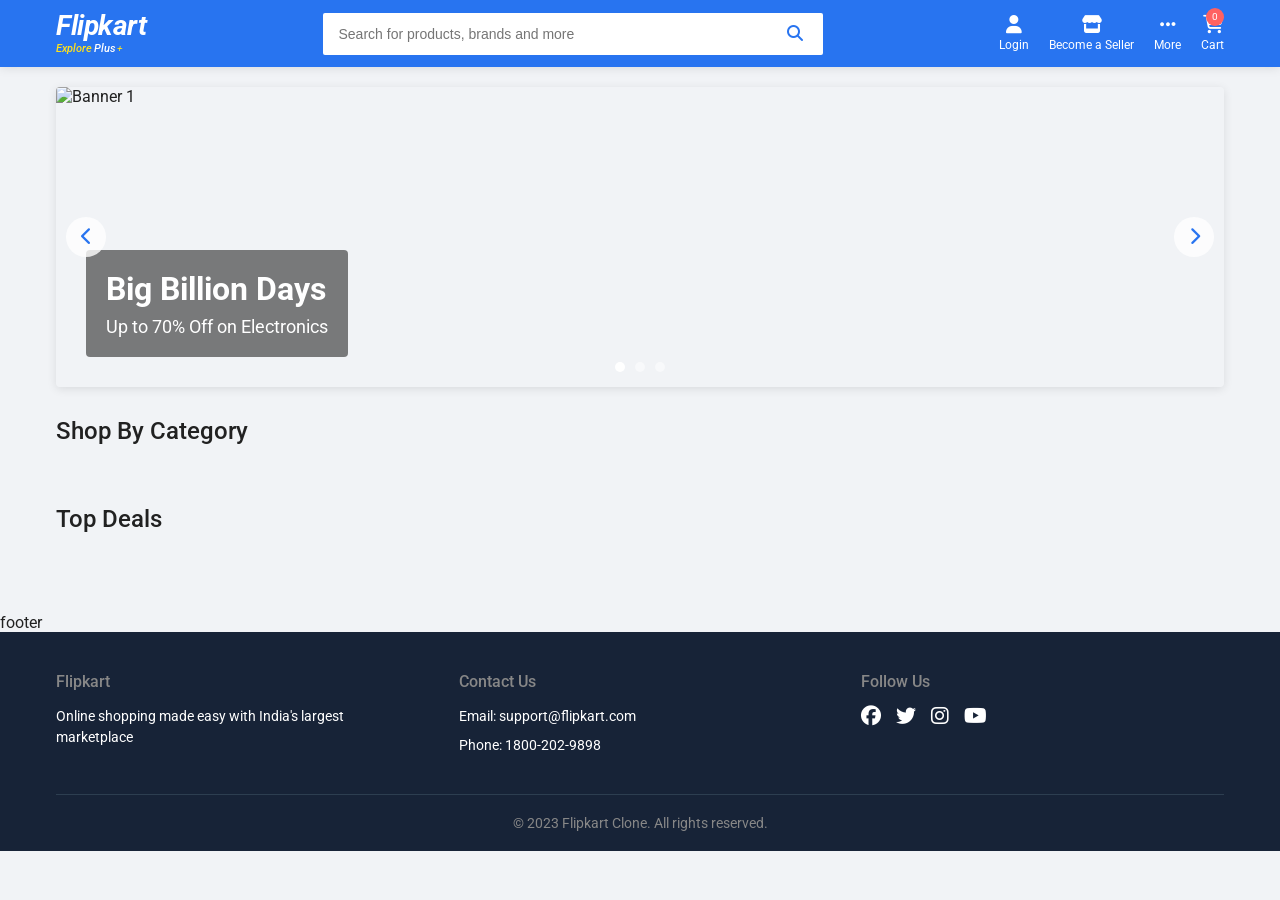
==== commit df646ecb: "Changes ddone in the code" ====
--- a/index.html
+++ b/index.html
@@ -3,211 +3,158 @@
 <head>
     <meta charset="UTF-8">
     <meta name="viewport" content="width=device-width, initial-scale=1.0">
-    <title>Flipkart - My Account</title>
-    <link rel="stylesheet" href="styles.css">
+    <title>Flipkart - Online Shopping Site</title>
+    <link rel="stylesheet" href="style.css">
     <link rel="stylesheet" href="https://cdnjs.cloudflare.com/ajax/libs/font-awesome/6.4.0/css/all.min.css">
-    <link href="https://fonts.googleapis.com/css2?family=Roboto:wght@300;400;500;700&display=swap" rel="stylesheet">
+    <link rel="stylesheet" href="https://fonts.googleapis.com/css2?family=Roboto:wght@300;400;500;700&display=swap">
+    <link rel="icon" type="image/x-icon" href="https://static-assets-web.flixcart.com/fk-p-linchpin-web/fk-cp-zion/img/favicon.ico">
 </head>
 <body>
-    <!-- Header -->
-     Header
-<header class="header">
-    <div class="header-container">
-        <div class="logo">
-            <h1><span class="flip">Flip</span><span class="kart">kart</span></h1>
-            <p class="tagline">My Account</p>
-        </div>
-        <nav class="nav">
-            <ul>
-                <li><a href="index.html" class="active"><i class="fas fa-home"></i> Home</a></li>
-                <li><a href="orders.html"><i class="fas fa-box"></i> My Orders</a></li>
-                <li><a href="#reviews"><i class="fas fa-star"></i> Reviews</a></li>
-                <li><a href="#profile"><i class="fas fa-user"></i> Profile</a></li>
-            </ul>
-        </nav>
-        <div class="user-menu">
-            <span class="user-name">Rahul Sharma</span>
-            <div class="user-avatar">
-                <i class="fas fa-user-circle"></i>
+    <!-- Navigation Bar -->
+    <header class="header">
+        <div class="container">
+            <div class="navbar">
+                <!-- Logo -->
+                <div class="logo">
+                    <div class="logo-container">
+                        <span class="logo-text">Flipkart</span>
+                        <div class="logo-subtext">
+                            <span class="explore">Explore</span>
+                            <span class="plus">Plus</span>
+                            <span class="plus-icon">+</span>
+                        </div>
+                    </div>
+                </div>
+
+                <!-- Search Bar -->
+                <div class="search-bar">
+                    <input type="text" placeholder="Search for products, brands and more" class="search-input">
+                    <button class="search-btn">
+                        <i class="fas fa-search"></i>
+                    </button>
+                </div>
+
+                <!-- Right side buttons -->
+                <div class="nav-buttons">
+                    <div class="nav-btn">
+                        <i class="fas fa-user"></i>
+                        <span>Login</span>
+                    </div>
+                    <div class="nav-btn">
+                        <i class="fas fa-store"></i>
+                        <span>Become a Seller</span>
+                    </div>
+                    <div class="nav-btn">
+                        <i class="fas fa-ellipsis-h"></i>
+                        <span>More</span>
+                    </div>
+                    <div class="nav-btn cart-btn">
+                        <i class="fas fa-shopping-cart"></i>
+                        <span>Cart</span>
+                        <span class="cart-count">0</span>
+                    </div>
+                </div>
             </div>
         </div>
-    </div>
-</header>
+    </header>
 
-    <!-- Main Container -->
-    <div class="container">
-       <!-- Sidebar -->
-<aside class="sidebar">
-    <div class="user-info">
-        <div class="avatar-large">
-            <i class="fas fa-user-circle"></i>
-        </div>
-        <h3>Rahul Sharma</h3>
-        <p class="user-email">rahul.sharma@example.com</p>
-        <div class="user-stats">
-            <div class="stat">
-                <span class="stat-number">12</span>
-                <span class="stat-label">Orders</span>
+    <!-- Main Content -->
+    <main class="main">
+        <!-- Banner Slider -->
+        <section class="banner-section">
+            <div class="container">
+                <div class="banner-slider">
+                    <div class="slides-container">
+                        <div class="slide active">
+                            <img src="https://images.unsplash.com/photo-1607082348824-0a96f2a4b9da?ixlib=rb-4.0.3&auto=format&fit=crop&w=1200&q=80" alt="Banner 1">
+                            <div class="slide-content">
+                                <h2>Big Billion Days</h2>
+                                <p>Up to 70% Off on Electronics</p>
+                            </div>
+                        </div>
+                        <div class="slide">
+                            <img src="https://images.unsplash.com/photo-1556909114-f6e7ad7d3136?ixlib=rb-4.0.3&auto=format&fit=crop&w=1200&q=80" alt="Banner 2">
+                            <div class="slide-content">
+                                <h2>Fashion Sale</h2>
+                                <p>Min 50% Off on Clothing</p>
+                            </div>
+                        </div>
+                        <div class="slide">
+                            <img src="https://images.unsplash.com/photo-1581094794329-c8112a89af12?ixlib=rb-4.0.3&auto=format&fit=crop&w=1200&q=80" alt="Banner 3">
+                            <div class="slide-content">
+                                <h2>Home & Kitchen</h2>
+                                <p>Flat 40% Off</p>
+                            </div>
+                        </div>
+                    </div>
+                    <div class="slider-controls">
+                        <button class="slider-btn prev-btn">
+                            <i class="fas fa-chevron-left"></i>
+                        </button>
+                        <button class="slider-btn next-btn">
+                            <i class="fas fa-chevron-right"></i>
+                        </button>
+                    </div>
+                    <div class="slider-dots">
+                        <span class="dot active" data-slide="0"></span>
+                        <span class="dot" data-slide="1"></span>
+                        <span class="dot" data-slide="2"></span>
+                    </div>
+                </div>
             </div>
-            <div class="stat">
-                <span class="stat-number">8</span>
-                <span class="stat-label">Reviews</span>
+        </section>
+
+        <!-- Category Section -->
+        <section class="category-section">
+            <div class="container">
+                <h2 class="section-title">Shop By Category</h2>
+                <div class="categories-grid" id="categories-grid">
+                    <!-- Categories will be populated by JavaScript -->
+                </div>
             </div>
-        </div>
-    </div>
-    
-    <nav class="sidebar-nav">
-        <ul>
-            <li><a href="orders.html"><i class="fas fa-box"></i> My Orders</a></li>
-            <li><a href="#reviews"><i class="fas fa-star"></i> My Reviews</a></li>
-            <li><a href="#profile"><i class="fas fa-user"></i> My Profile</a></li>
-            <li><a href="#"><i class="fas fa-heart"></i> Wishlist</a></li>
-            <li><a href="#"><i class="fas fa-wallet"></i> Payments</a></li>
-            <li><a href="#"><i class="fas fa-cog"></i> Account Settings</a></li>
-        </ul>
-    </nav>
-</aside>
+        </section>
 
-        <!-- Main Content -->
-        <main class="main-content">
-            <!-- Welcome Section -->
-            <section class="welcome-section">
-                <h2>Welcome back, Rahul!</h2>
-                <p>Manage your orders, reviews, and profile information</p>
-            </section>
-
-            <!-- Orders Preview Section -->
-            <section class="section" id="orders">
-                <div class="section-header">
-                    <h3>Recent Orders</h3>
-                    <a href="orders.html" class="view-all">View All</a>
+        <!-- Products Section -->
+        <section class="products-section">
+            <div class="container">
+                <h2 class="section-title">Top Deals</h2>
+                <div class="products-grid" id="products-grid">
+                    <!-- Products will be populated by JavaScript -->
                 </div>
-                <div class="orders-preview" id="ordersPreview">
-                    <!-- Orders will be loaded by JavaScript -->
-                </div>
-            </section>
-
-            <!-- Reviews Section -->
-            <section class="section" id="reviews">
-                <div class="section-header">
-                    <h3>My Reviews</h3>
-                    <button class="btn-primary" id="addReviewBtn">Add Review</button>
-                </div>
-                <div class="reviews-container" id="reviewsContainer">
-                    <!-- Reviews will be loaded by JavaScript -->
-                </div>
-            </section>
-
-            <!-- Profile Section -->
-            <section class="section" id="profile">
-                <div class="section-header">
-                    <h3>My Profile</h3>
-                    <button class="btn-secondary" id="editProfileBtn">Edit Profile</button>
-                </div>
-                <div class="profile-container" id="profileContainer">
-                    <!-- Profile will be loaded by JavaScript -->
-                </div>
-            </section>
-        </main>
-    </div>
+            </div>
+        </section>
+    </main>
 
     <!-- Footer -->
+    footer
     <footer class="footer">
-        <div class="footer-container">
-            <p>&copy; 2023 Flipkart. All rights reserved.</p>
-            <div class="footer-links">
-                <a href="#">Privacy Policy</a>
-                <a href="#">Terms of Use</a>
-                <a href="#">Help Center</a>
+        <div class="container">
+            <div class="footer-content">
+                <div class="footer-section">
+                    <h3>Flipkart</h3>
+                    <p>Online shopping made easy with India's largest marketplace</p>
+                </div>
+                <div class="footer-section">
+                    <h3>Contact Us</h3>
+                    <p>Email: support@flipkart.com</p>
+                    <p>Phone: 1800-202-9898</p>
+                </div>
+                <div class="footer-section">
+                    <h3>Follow Us</h3>
+                    <div class="social-icons">
+                        <i class="fab fa-facebook"></i>
+                        <i class="fab fa-twitter"></i>
+                        <i class="fab fa-instagram"></i>
+                        <i class="fab fa-youtube"></i>
+                    </div>
+                </div>
+            </div>
+            <div class="footer-bottom">
+                <p>&copy; 2023 Flipkart Clone. All rights reserved.</p>
             </div>
         </div>
     </footer>
 
-    <!-- Add Review Modal -->
-    <div class="modal" id="reviewModal">
-        <div class="modal-content">
-            <div class="modal-header">
-                <h3>Add a Review</h3>
-                <button class="close-modal">&times;</button>
-            </div>
-            <div class="modal-body">
-                <form id="reviewForm">
-                    <div class="form-group">
-                        <label for="productSelect">Select Product</label>
-                        <select id="productSelect" required>
-                            <option value="">Select a product</option>
-                        </select>
-                    </div>
-                    <div class="form-group">
-                        <label>Rating</label>
-                        <div class="star-rating">
-                            <i class="far fa-star" data-rating="1"></i>
-                            <i class="far fa-star" data-rating="2"></i>
-                            <i class="far fa-star" data-rating="3"></i>
-                            <i class="far fa-star" data-rating="4"></i>
-                            <i class="far fa-star" data-rating="5"></i>
-                        </div>
-                        <input type="hidden" id="ratingValue" value="0">
-                    </div>
-                    <div class="form-group">
-                        <label for="reviewText">Your Review</label>
-                        <textarea id="reviewText" rows="4" placeholder="Share your experience with this product..." required></textarea>
-                    </div>
-                    <div class="form-actions">
-                        <button type="button" class="btn-secondary close-modal">Cancel</button>
-                        <button type="submit" class="btn-primary">Submit Review</button>
-                    </div>
-                </form>
-            </div>
-        </div>
-    </div>
-
-    <!-- Edit Profile Modal -->
-    <div class="modal" id="profileModal">
-        <div class="modal-content">
-            <div class="modal-header">
-                <h3>Edit Profile</h3>
-                <button class="close-modal">&times;</button>
-            </div>
-            <div class="modal-body">
-                <form id="profileForm">
-                    <div class="form-group">
-                        <label for="editName">Full Name</label>
-                        <input type="text" id="editName" required>
-                    </div>
-                    <div class="form-group">
-                        <label for="editEmail">Email</label>
-                        <input type="email" id="editEmail" required>
-                    </div>
-                    <div class="form-group">
-                        <label for="editPhone">Phone Number</label>
-                        <input type="tel" id="editPhone" required>
-                    </div>
-                    <div class="form-group">
-                        <label for="editAddress">Address</label>
-                        <textarea id="editAddress" rows="3" required></textarea>
-                    </div>
-                    <div class="form-group">
-                        <label for="editCity">City</label>
-                        <input type="text" id="editCity" required>
-                    </div>
-                    <div class="form-group">
-                        <label for="editState">State</label>
-                        <input type="text" id="editState" required>
-                    </div>
-                    <div class="form-group">
-                        <label for="editPincode">Pincode</label>
-                        <input type="text" id="editPincode" required>
-                    </div>
-                    <div class="form-actions">
-                        <button type="button" class="btn-secondary close-modal">Cancel</button>
-                        <button type="submit" class="btn-primary">Save Changes</button>
-                    </div>
-                </form>
-            </div>
-        </div>
-    </div>
-
     <script src="script.js"></script>
 </body>
-</html>
+</html>
--- a/style.css
+++ b/style.css
@@ -0,0 +1,518 @@
+/* Reset and base styles */
+* {
+    margin: 0;
+    padding: 0;
+    box-sizing: border-box;
+}
+
+body {
+    font-family: 'Roboto', sans-serif;
+    background-color: #f1f3f6;
+    color: #212121;
+}
+
+.container {
+    max-width: 1200px;
+    margin: 0 auto;
+    padding: 0 16px;
+}
+
+/* Header styles */
+.header {
+    background-color: #2874f0;
+    color: white;
+    box-shadow: 0 1px 10px rgba(0, 0, 0, 0.1);
+    position: sticky;
+    top: 0;
+    z-index: 100;
+}
+
+.navbar {
+    display: flex;
+    align-items: center;
+    justify-content: space-between;
+    padding: 12px 0;
+}
+
+.logo {
+    display: flex;
+    align-items: center;
+}
+
+.logo-container {
+    display: flex;
+    flex-direction: column;
+    align-items: flex-start;
+}
+
+.logo-text {
+    font-size: 28px;
+    font-weight: bold;
+    font-style: italic;
+    color: white;
+    letter-spacing: -0.5px;
+    line-height: 1;
+}
+
+.logo-subtext {
+    display: flex;
+    align-items: center;
+    font-size: 11px;
+    font-style: italic;
+    margin-top: 2px;
+}
+
+.logo-subtext .explore {
+    color: #ffe11b;
+    font-weight: 500;
+    margin-right: 2px;
+}
+
+.logo-subtext .plus {
+    color: white;
+    font-weight: 500;
+}
+
+.logo-subtext .plus-icon {
+    color: #ffe11b;
+    font-size: 10px;
+    margin-left: 1px;
+}
+
+/* Search Bar */
+.search-bar {
+    display: flex;
+    flex: 0 1 500px;
+    margin: 0 20px;
+}
+
+.search-input {
+    width: 100%;
+    padding: 12px 16px;
+    border: none;
+    border-radius: 2px 0 0 2px;
+    font-size: 14px;
+    outline: none;
+}
+
+.search-btn {
+    background-color: white;
+    border: none;
+    padding: 12px 20px;
+    border-radius: 0 2px 2px 0;
+    cursor: pointer;
+    color: #2874f0;
+    font-size: 16px;
+}
+
+/* Navigation Buttons */
+.nav-buttons {
+    display: flex;
+    align-items: center;
+    gap: 20px;
+}
+
+.nav-btn {
+    display: flex;
+    flex-direction: column;
+    align-items: center;
+    cursor: pointer;
+    font-size: 12px;
+    transition: all 0.2s;
+}
+
+.nav-btn:hover {
+    color: #ffe11b;
+}
+
+.nav-btn i {
+    font-size: 18px;
+    margin-bottom: 4px;
+}
+
+.cart-btn {
+    position: relative;
+}
+
+.cart-count {
+    position: absolute;
+    top: -8px;
+    right: 0;
+    background-color: #ff6161;
+    color: white;
+    border-radius: 50%;
+    width: 18px;
+    height: 18px;
+    font-size: 10px;
+    display: flex;
+    align-items: center;
+    justify-content: center;
+}
+
+/* Main content */
+.main {
+    padding: 20px 0;
+}
+
+/* Banner Slider */
+.banner-section {
+    margin-bottom: 30px;
+}
+
+.banner-slider {
+    position: relative;
+    overflow: hidden;
+    border-radius: 4px;
+    box-shadow: 0 2px 10px rgba(0, 0, 0, 0.1);
+    height: 300px;
+}
+
+.slides-container {
+    display: flex;
+    height: 100%;
+    transition: transform 0.5s ease;
+}
+
+.slide {
+    min-width: 100%;
+    position: relative;
+    height: 100%;
+}
+
+.slide img {
+    width: 100%;
+    height: 100%;
+    object-fit: cover;
+}
+
+.slide-content {
+    position: absolute;
+    bottom: 30px;
+    left: 30px;
+    color: white;
+    background-color: rgba(0, 0, 0, 0.5);
+    padding: 20px;
+    border-radius: 4px;
+}
+
+.slide-content h2 {
+    font-size: 32px;
+    margin-bottom: 8px;
+}
+
+.slide-content p {
+    font-size: 18px;
+}
+
+.slider-controls {
+    position: absolute;
+    top: 50%;
+    width: 100%;
+    display: flex;
+    justify-content: space-between;
+    transform: translateY(-50%);
+    padding: 0 10px;
+}
+
+.slider-btn {
+    background-color: rgba(255, 255, 255, 0.8);
+    border: none;
+    width: 40px;
+    height: 40px;
+    border-radius: 50%;
+    display: flex;
+    align-items: center;
+    justify-content: center;
+    cursor: pointer;
+    font-size: 18px;
+    color: #2874f0;
+    transition: all 0.3s;
+}
+
+.slider-btn:hover {
+    background-color: white;
+}
+
+.slider-dots {
+    position: absolute;
+    bottom: 15px;
+    left: 50%;
+    transform: translateX(-50%);
+    display: flex;
+    gap: 10px;
+}
+
+.dot {
+    width: 10px;
+    height: 10px;
+    border-radius: 50%;
+    background-color: rgba(255, 255, 255, 0.5);
+    cursor: pointer;
+}
+
+.dot.active {
+    background-color: white;
+}
+
+/* Section title */
+.section-title {
+    font-size: 24px;
+    margin-bottom: 20px;
+    color: #212121;
+    font-weight: 500;
+}
+
+/* Category Section */
+.category-section {
+    margin-bottom: 40px;
+}
+
+.categories-grid {
+    display: grid;
+    grid-template-columns: repeat(auto-fill, minmax(120px, 1fr));
+    gap: 20px;
+}
+
+.category-card {
+    background-color: white;
+    border-radius: 4px;
+    padding: 20px 10px;
+    display: flex;
+    flex-direction: column;
+    align-items: center;
+    text-align: center;
+    box-shadow: 0 1px 6px rgba(0, 0, 0, 0.1);
+    transition: all 0.3s;
+    cursor: pointer;
+}
+
+.category-card:hover {
+    transform: translateY(-5px);
+    box-shadow: 0 4px 12px rgba(0, 0, 0, 0.15);
+}
+
+.category-icon {
+    width: 60px;
+    height: 60px;
+    border-radius: 50%;
+    background-color: #f5f5f5;
+    display: flex;
+    align-items: center;
+    justify-content: center;
+    margin-bottom: 10px;
+    color: #2874f0;
+    font-size: 24px;
+}
+
+.category-name {
+    font-size: 14px;
+    font-weight: 500;
+    color: #212121;
+}
+
+/* Products Section */
+.products-section {
+    margin-bottom: 40px;
+}
+
+.products-grid {
+    display: grid;
+    grid-template-columns: repeat(auto-fill, minmax(250px, 1fr));
+    gap: 25px;
+}
+
+.product-card {
+    background-color: white;
+    border-radius: 4px;
+    overflow: hidden;
+    box-shadow: 0 1px 6px rgba(0, 0, 0, 0.1);
+    transition: all 0.3s;
+    cursor: pointer;
+}
+
+.product-card:hover {
+    transform: translateY(-5px);
+    box-shadow: 0 4px 12px rgba(0, 0, 0, 0.15);
+}
+
+.product-image {
+    height: 200px;
+    width: 100%;
+    object-fit: cover;
+}
+
+.product-info {
+    padding: 16px;
+}
+
+.product-name {
+    font-size: 16px;
+    font-weight: 500;
+    margin-bottom: 8px;
+    color: #212121;
+    height: 40px;
+    overflow: hidden;
+    display: -webkit-box;
+    -webkit-line-clamp: 2;
+    -webkit-box-orient: vertical;
+}
+
+.product-price {
+    display: flex;
+    align-items: center;
+    margin-bottom: 8px;
+}
+
+.current-price {
+    font-size: 20px;
+    font-weight: 700;
+    color: #212121;
+}
+
+.original-price {
+    font-size: 14px;
+    color: #878787;
+    text-decoration: line-through;
+    margin-left: 8px;
+}
+
+.discount {
+    font-size: 14px;
+    color: #388e3c;
+    font-weight: 500;
+    margin-left: 8px;
+}
+
+.discount-text {
+    font-size: 14px;
+    color: #878787;
+}
+
+/* Footer */
+.footer {
+    background-color: #172337;
+    color: white;
+    padding: 40px 0 20px;
+}
+
+.footer-content {
+    display: grid;
+    grid-template-columns: repeat(auto-fit, minmax(250px, 1fr));
+    gap: 40px;
+    margin-bottom: 30px;
+}
+
+.footer-section h3 {
+    font-size: 16px;
+    margin-bottom: 15px;
+    color: #878787;
+    font-weight: 500;
+}
+
+.footer-section p {
+    font-size: 14px;
+    margin-bottom: 8px;
+    line-height: 1.5;
+}
+
+.social-icons {
+    display: flex;
+    gap: 15px;
+    font-size: 20px;
+    margin-top: 10px;
+}
+
+.social-icons i {
+    cursor: pointer;
+    transition: color 0.3s;
+}
+
+.social-icons i:hover {
+    color: #2874f0;
+}
+
+.footer-bottom {
+    text-align: center;
+    padding-top: 20px;
+    border-top: 1px solid #2d3e50;
+    font-size: 14px;
+    color: #878787;
+}
+
+/* Responsive Design */
+@media (max-width: 992px) {
+    .navbar {
+        flex-wrap: wrap;
+    }
+    
+    .search-bar {
+        order: 3;
+        flex: 1 1 100%;
+        margin: 15px 0 0;
+    }
+    
+    .nav-buttons {
+        gap: 15px;
+    }
+}
+
+@media (max-width: 768px) {
+    .banner-slider {
+        height: 200px;
+    }
+    
+    .slide-content h2 {
+        font-size: 24px;
+    }
+    
+    .slide-content p {
+        font-size: 16px;
+    }
+    
+    .categories-grid {
+        grid-template-columns: repeat(auto-fill, minmax(100px, 1fr));
+        gap: 15px;
+    }
+    
+    .products-grid {
+        grid-template-columns: repeat(auto-fill, minmax(200px, 1fr));
+        gap: 20px;
+    }
+    
+    .nav-btn span {
+        font-size: 10px;
+    }
+}
+
+@media (max-width: 576px) {
+    .banner-slider {
+        height: 150px;
+    }
+    
+    .slide-content {
+        bottom: 15px;
+        left: 15px;
+        padding: 10px;
+    }
+    
+    .slide-content h2 {
+        font-size: 18px;
+    }
+    
+    .slide-content p {
+        font-size: 14px;
+    }
+    
+    .categories-grid {
+        grid-template-columns: repeat(3, 1fr);
+    }
+    
+    .products-grid {
+        grid-template-columns: repeat(2, 1fr);
+    }
+    
+    .footer-content {
+        grid-template-columns: 1fr;
+        gap: 30px;
+    }
+}
